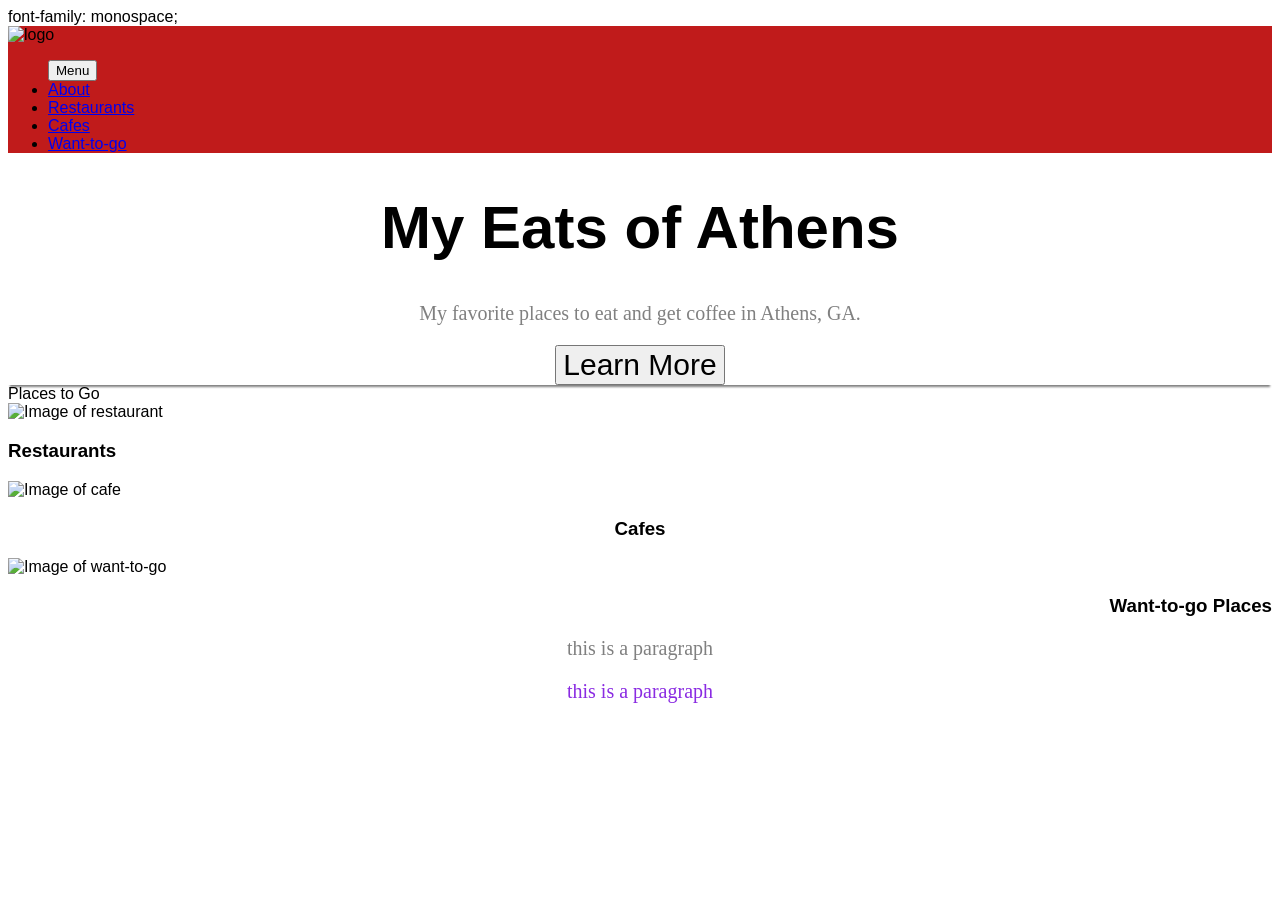
==== index.html @ 4fe325b2 "update: add style and new html" ====
<!DOCTYPE html>
<html lang="en">
<head>
    <meta charset="UTF-8">
    <meta http-equiv="X-UA-Compatible" content="IE=edge">
    <meta name="viewport" content="width=device-width, initial-scale=1.0">
    <title id="title">My Eats of Athens</title>
    <link rel="stylesheet" href="style.css">
    font-family: monospace;
</head>
<nav id="navbar" role="banner">
    <img src="" alt="logo">
        <ul>
        <button>Menu</button>
            <li data-nc-left="About"><a href="Link to about">About</a></li>
            <li data-nc-left="Restaurants"><a href="link to restaurants">Restaurants</a></li>
            <li data-nc-left="Cafes"><a href="link to cafes">Cafes</a></li>
            <li data-nc-left="Want-to-go"><a href="link to want-to-go">Want-to-go</a></li>
        </ul>
</nav>
<ul></ul>
<header id="header" class="big" >
    <h1 title="My Eats of Athens">My Eats of Athens</h1>
    <h1><link rel="stylesheet" href="https://use.typekit.net/dfp2uce.css"></h1>
<p style="color: gray; font-size: 20px;">My favorite places to eat and get coffee in Athens, GA. 
</p><link rel="stylesheet" href="https://use.typekit.net/dfp2uce.css">
    <button class="big">Learn More</button>
<section>
    <img-carousel-section></img-carousel-section>
</section>
</header>
<section>
    <div role="big">
        <h2:hover class="h2">Places to Go</h2>
        <div>
            <img src="" alt="Image of restaurant"> <a href="Link to list"></a>
            <h3 class="restaurants">Restaurants</h3>
        </div>
        <div>
            <img src="" alt="Image of cafe"> <a href="Link to list"></a>
            <h3 class="cafe">Cafes</h3>
        </div>
        <div>
            <img src="" alt="Image of want-to-go"> <a href="link to list"></a>
            <h3 class="want-to-go">Want-to-go Places</h3>
        </div>
    </div>
</section>
<p>this is a paragraph</p>
<p class="paragraph">this is a paragraph</p>
---- style.css ----
body {
    background-color: white;
    font-family: Helvetica, sans-serif;
}
h2:hover{
    color: red;
    font-size: 20px;
}
p {
    color: gray;
    text-align: center;
    font-family: "cardea-lining", serif;
    font-size: 20px;
font-weight: 500;
font-style: normal;
}
#navbar {
    background-color: rgb(192, 27, 27);
}
h3 {
    color: black;
}
.paragraph {
    color: blueviolet;
}
#header {
    box-shadow: 0px 4px 2px -2px gray;
     font-family: "azo-sans-web", sans-serif;
    font-weight: 900;
    font-style: normal;
    text-align: center;
}
.big {
    font-size: 30px;
}
title {
    color: black;
    text-align: center;
}
.cafe {
    color: black;
    text-align: center;
    role: banner;
}
.want-to-go {
    color: black;
    text-align: right;
}
.restaurants {
    color: black;
    text-align: left;
}
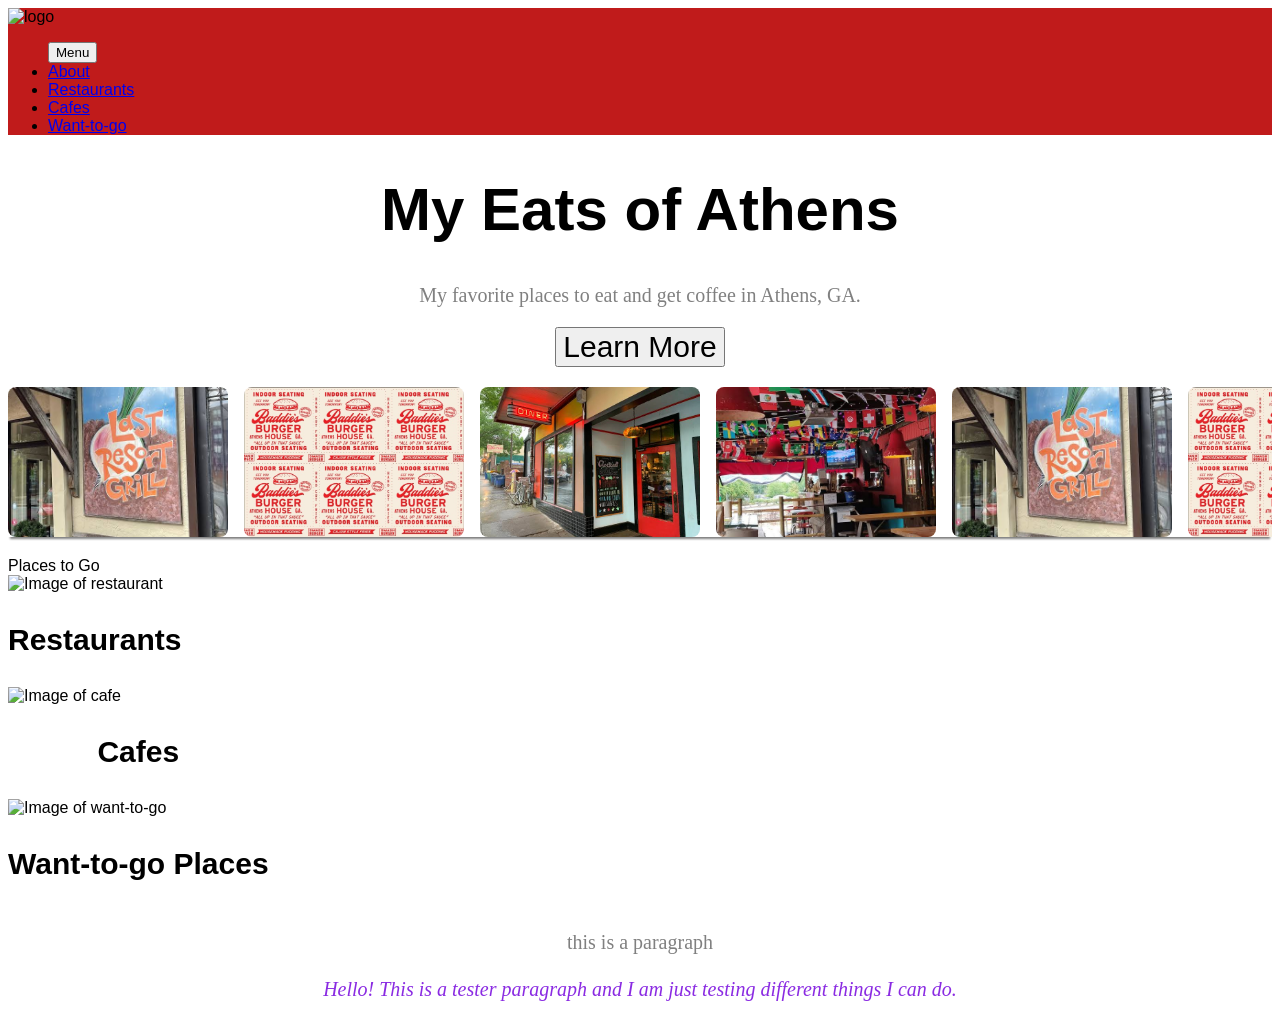
==== commit 48cd118c: "Change" ====
--- a/index.html
+++ b/index.html
@@ -6,19 +6,17 @@
     <meta name="viewport" content="width=device-width, initial-scale=1.0">
     <title id="title">My Eats of Athens</title>
     <link rel="stylesheet" href="style.css">
-    font-family: monospace;
 </head>
 <nav id="navbar" role="banner">
     <img src="" alt="logo">
         <ul>
         <button>Menu</button>
-            <li data-nc-left="About"><a href="Link to about">About</a></li>
-            <li data-nc-left="Restaurants"><a href="link to restaurants">Restaurants</a></li>
+            <li data-nc-left="About"><a href="./about.html">About</a></li>
+            <li data-nc-left="Restaurants"><a href="./restaurants.html">Restaurants</a></li>
             <li data-nc-left="Cafes"><a href="link to cafes">Cafes</a></li>
             <li data-nc-left="Want-to-go"><a href="link to want-to-go">Want-to-go</a></li>
         </ul>
 </nav>
-<ul></ul>
 <header id="header" class="big" >
     <h1 title="My Eats of Athens">My Eats of Athens</h1>
     <h1><link rel="stylesheet" href="https://use.typekit.net/dfp2uce.css"></h1>
@@ -26,7 +24,23 @@
 </p><link rel="stylesheet" href="https://use.typekit.net/dfp2uce.css">
     <button class="big">Learn More</button>
 <section>
-    <img-carousel-section></img-carousel-section>
+    <img-carousel-section aria-label="Featured restaurants">
+    <div class="carousel-track">
+        <div class="carousel-group">
+            <img src="last resort.jpeg" alt="Last Resort Grill">
+            <img src="baddies Medium.jpeg" alt="Baddies Burgers">
+            <img src="Clocked.jpeg" alt="Clocked Burgers">
+            <img src="cali n tito.jpeg" alt="Cali n Tito">
+        </div>
+
+        <div class="carousel-group" aria-hidden="true">
+            <img src="last resort.jpeg" alt="">
+            <img src="baddies Medium.jpeg" alt="">
+            <img src="Clocked.jpeg" alt="">
+            <img src="cali n tito.jpeg" alt="">
+        </div>
+    </div>
+</img-carousel-section>
 </section>
 </header>
 <section>
@@ -47,5 +61,5 @@
     </div>
 </section>
 <p>this is a paragraph</p>
-<p class="paragraph">this is a paragraph</p>
+<p class="paragraph">Hello! This is a tester paragraph and I am just testing different things I can do.</p>
 
--- a/style.css
+++ b/style.css
@@ -23,6 +23,9 @@
 }
 .paragraph {
     color: blueviolet;
+    font-family: "cursive";
+    line-height: 1.5;
+    font-style: italic;
 }
 #header {
     box-shadow: 0px 4px 2px -2px gray;
@@ -41,13 +44,62 @@
 .cafe {
     color: black;
     text-align: center;
-    role: banner;
+    font-size: 30px;
 }
 .want-to-go {
     color: black;
     text-align: right;
+    font-size: 30px;
 }
 .restaurants {
     color: black;
     text-align: left;
+    font-size: 30px;
+}
+section
+{
+    display: flex;
+    justify-content: space-between;
+    align-items: center;
+    margin: 20px 0;
+}
+img-carousel-section {
+    display: block;
+    width: 100%;
+    overflow: hidden;
+}
+.carousel-track {
+    display: flex;
+    width: max-content;
+    animation: move-carousel 25s linear infinite;
+}
+.carousel-group {
+    display: flex;
+    gap: 1rem;
+    padding-right: 1rem;
+    flex-shrink: 0;
+}
+
+.carousel-group img {
+    width: 220px;
+    height: 150px;
+    object-fit: cover;
+    border-radius: 8px;
+    flex-shrink: 0;
+}
+
+@keyframes move-carousel {
+    from {
+        transform: translateX(-50%);
+    }
+
+    to {
+        transform: translateX(0);
+    }
+}
+
+@media (prefers-reduced-motion: reduce) {
+    .carousel-track {
+        animation: none;
+    }
 }
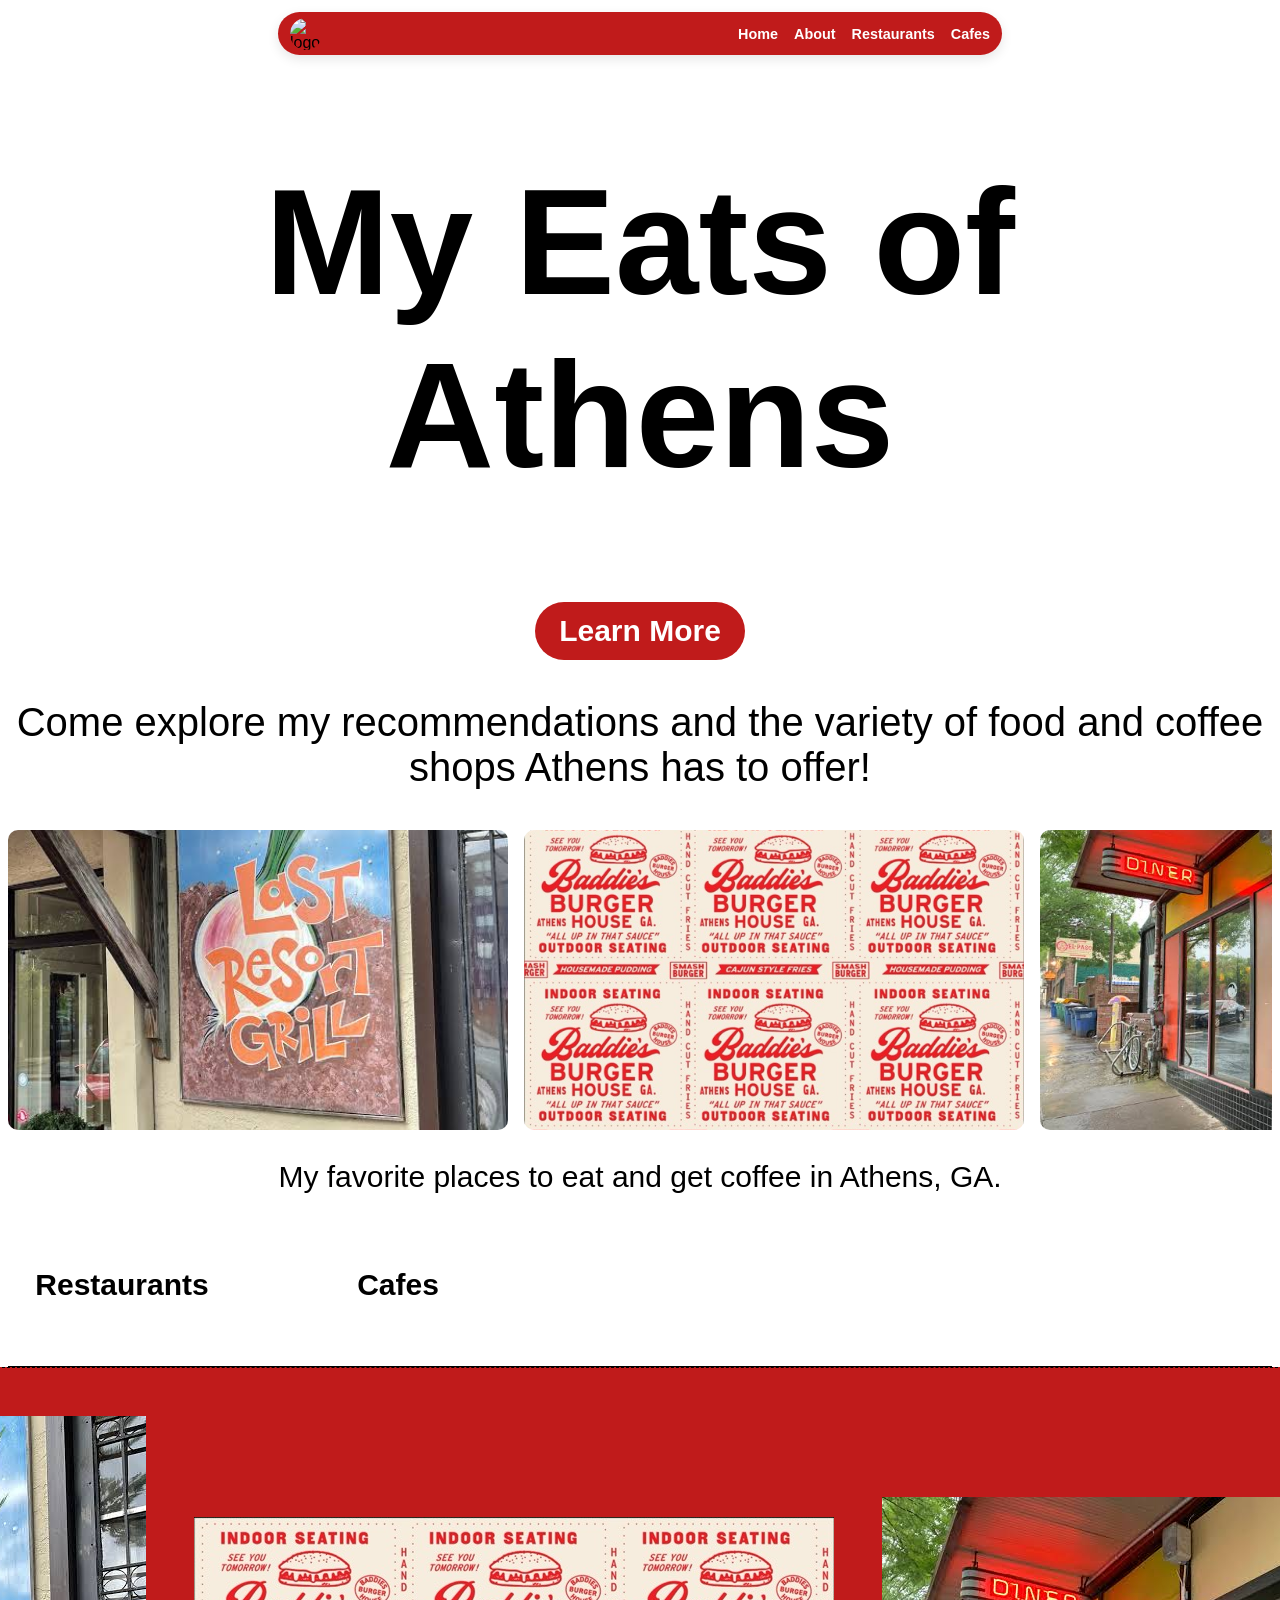
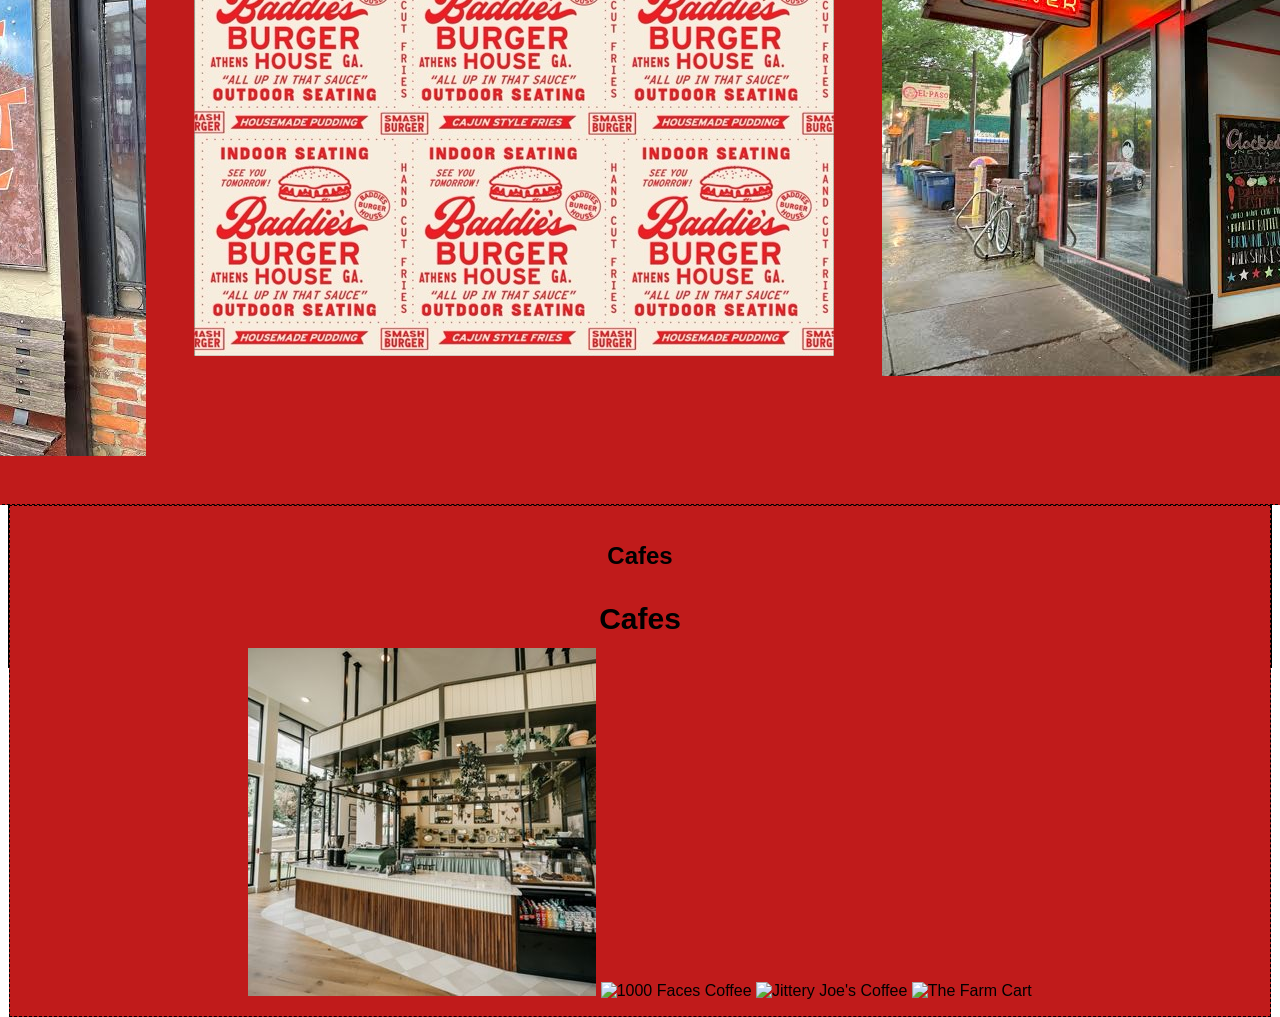
==== commit a5f6ca8d: "semantics" ====
--- a/index.html
+++ b/index.html
@@ -5,24 +5,27 @@
     <meta http-equiv="X-UA-Compatible" content="IE=edge">
     <meta name="viewport" content="width=device-width, initial-scale=1.0">
     <title id="title">My Eats of Athens</title>
+        <title style="color: black; font-size: 80px; text-align: center;">My Eats of Athens</title>
     <link rel="stylesheet" href="style.css">
 </head>
 <nav id="navbar" role="banner">
-    <img src="" alt="logo">
+    <div class="nav-inner">
+        <img src="" alt="logo">
         <ul>
-        <button>Menu</button>
-            <li data-nc-left="About"><a href="./about.html">About</a></li>
-            <li data-nc-left="Restaurants"><a href="./restaurants.html">Restaurants</a></li>
-            <li data-nc-left="Cafes"><a href="link to cafes">Cafes</a></li>
-            <li data-nc-left="Want-to-go"><a href="link to want-to-go">Want-to-go</a></li>
+             <li><a href="./index.html">Home</a></li>
+            <li><a href="./about.html">About</a></li>
+            <li><a href="./restaurants.html">Restaurants</a></li>
+            <li><a href="./cafes.html">Cafes</a></li>
         </ul>
+    </div>
 </nav>
 <header id="header" class="big" >
-    <h1 title="My Eats of Athens">My Eats of Athens</h1>
+    <h1 style="color: black; font-size: 150px; text-align: center;">My Eats of Athens</h1>
     <h1><link rel="stylesheet" href="https://use.typekit.net/dfp2uce.css"></h1>
-<p style="color: gray; font-size: 20px;">My favorite places to eat and get coffee in Athens, GA. 
+    <a class="button-link" href="./about.html">Learn More</a>
+</header>
+<p style="color: black; font-size: 40px; text-align: center;">Come explore my recommendations and the variety of food and coffee shops Athens has to offer!</p> 
 </p><link rel="stylesheet" href="https://use.typekit.net/dfp2uce.css">
-    <button class="big">Learn More</button>
 <section>
     <img-carousel-section aria-label="Featured restaurants">
     <div class="carousel-track">
@@ -31,6 +34,10 @@
             <img src="baddies Medium.jpeg" alt="Baddies Burgers">
             <img src="Clocked.jpeg" alt="Clocked Burgers">
             <img src="cali n tito.jpeg" alt="Cali n Tito">
+            <img src="the farm cart.jpg" alt="The Farm Cart">
+            <img src="daydreamer.jpeg" alt="Daydreamer Coffee">
+            <img src="1000 faces.jpeg" alt="1000 Faces Coffee">
+            <img src="jittery joes.jpeg" alt="Jittery Joe's Coffee">
         </div>
 
         <div class="carousel-group" aria-hidden="true">
@@ -38,28 +45,51 @@
             <img src="baddies Medium.jpeg" alt="">
             <img src="Clocked.jpeg" alt="">
             <img src="cali n tito.jpeg" alt="">
+            <img src="the farm cart.jpg" alt="">
+            <img src="daydreamer.jpeg" alt="">
+            <img src="1000 faces.jpeg" alt="">
+            <img src="jittery joes.jpeg" alt="">
         </div>
     </div>
 </img-carousel-section>
 </section>
 </header>
+<p>My favorite places to eat and get coffee in Athens, GA. </p>
 <section>
-    <div role="big">
-        <h2:hover class="h2">Places to Go</h2>
-        <div>
-            <img src="" alt="Image of restaurant"> <a href="Link to list"></a>
-            <h3 class="restaurants">Restaurants</h3>
-        </div>
-        <div>
-            <img src="" alt="Image of cafe"> <a href="Link to list"></a>
-            <h3 class="cafe">Cafes</h3>
-        </div>
-        <div>
-            <img src="" alt="Image of want-to-go"> <a href="link to list"></a>
-            <h3 class="want-to-go">Want-to-go Places</h3>
+       <div class="link-row">
+    <a class="section-link" href="./restaurants.html">
+        <h3 class="restaurants">Restaurants</h3>
+    </a>
+
+    <a class="section-link" href="./cafes.html">
+        <h3 class="cafe">Cafes</h3>
+    </a>
+</div>
+</section>
+<div class="container">
+    <div class="box">
+        <div class="link-row">
+    <a class="section-link" href="./restaurants.html">
+        <h3 class="restaurants">Restaurants</h3>
+    </a>
+        <h2>Restaurants</h2>
+        <div class="image-row"></div>
+            <img src="last resort.jpeg" alt="Last Resort Grill">
+            <img src="baddies Medium.jpeg" alt="Baddies Burgers">
+            <img src="Clocked.jpeg" alt="Clocked Burgers">
+            <img src="cali n tito.jpeg" alt="Cali n Tito's">
         </div>
     </div>
-</section>
-<p>this is a paragraph</p>
-<p class="paragraph">Hello! This is a tester paragraph and I am just testing different things I can do.</p>
-
+    <div class="box">
+        <h2>Cafes</h2>
+    <a class="section-link" href="./cafes.html">
+        <h3 class="cafe">Cafes</h3>
+    </a>
+        <div class="image-row"></div>
+            <img src="daydreamer.jpg" alt="Daydreamer Coffee">
+            <img src="1000 faces.jpeg" alt="1000 Faces Coffee">
+            <img src="jittery joes.jpeg" alt="Jittery Joe's Coffee">
+            <img src="the farm cart.jpg" alt="The Farm Cart">
+        </div>
+    </div>
+    
--- a/style.css
+++ b/style.css
@@ -8,47 +8,108 @@
     font-size: 20px;
 }
 p {
-    color: gray;
-    text-align: center;
-    font-family: "cardea-lining", serif;
-    font-size: 20px;
-font-weight: 500;
-font-style: normal;
+    color: black;
+    text-align: center;
+    font-family: "source-sans-3-variable", sans-serif;
+    font-variation-settings: "wght" 200;
+    font-size: 30px;
+}
+.button {
+    align-items: center;
+    font-style: bold;
+    background-color: light gray;
+    font-family: "source-sans-3-variable", sans-serif;
+    font-variation-settings: "wght" 200;
+    font-size: 30px;
+}
+.button-link {
+    align-items: center;
+    display: inline-block;
+    padding: 0.75rem 1.5rem;
+    background: rgb(192, 27, 27);
+    color: white;
+    text-decoration: none;
+    border-radius: 999px;
+    font-weight: 600;
+    transition: opacity 0.2s ease;
+    font-family: "source-sans-3-variable", sans-serif;
+    font-variation-settings: "wght" 200;
+    font-size: 30px;
+    font-style: bold;
+}
+
+.button-link:hover,
+.button-link:focus-visible {
+    opacity: 0.9;
 }
 #navbar {
-    background-color: rgb(192, 27, 27);
+    position: sticky;
+    top: 0;
+    z-index: 1000;
+    width: min(700px, 88%);
+    margin: 12px auto 0;
+    background: rgb(192, 27, 27);
+    border-radius: 999px;
+    box-shadow: 0 4px 12px rgba(0, 0, 0, 0.1);
+    padding: 0.35rem 0.75rem;
+}
+.nav-inner {
+    display: flex;
+    align-items: center;
+    justify-content: space-between;
+    gap: 1rem;
+}
+
+#navbar img {
+    height: 32px;
+    width: 32px;
+    object-fit: cover;
+    border-radius: 50%;
+}
+
+#navbar ul {
+    display: flex;
+    align-items: center;
+    justify-content: center;
+    gap: 1rem;
+    list-style: none;
+    margin: 0;
+    padding: 0;
+    flex-wrap: wrap;
+}
+
+#navbar li {
+    display: inline-block;
+}
+#navbar a {
+    color: white;
+    text-decoration: none;
+    font-size: 0.9rem;
+    font-weight: 600;
+    transition: opacity 0.2s ease;
+}
+
+#navbar a:hover {
+    opacity: 0.8;
 }
 h3 {
     color: black;
 }
-.paragraph {
-    color: blueviolet;
-    font-family: "cursive";
-    line-height: 1.5;
-    font-style: italic;
-}
+
 #header {
-    box-shadow: 0px 4px 2px -2px gray;
-     font-family: "azo-sans-web", sans-serif;
-    font-weight: 900;
-    font-style: normal;
-    text-align: center;
-}
-.big {
-    font-size: 30px;
-}
-title {
-    color: black;
+     font-family: "komu-new-f", sans-serif;
+    font-weight: 400;
+    text-align: center;
+}
+.page-title {
+    text-align: center;
+}
+.subtitle {
     text-align: center;
 }
 .cafe {
     color: black;
     text-align: center;
-    font-size: 30px;
-}
-.want-to-go {
-    color: black;
-    text-align: right;
     font-size: 30px;
 }
 .restaurants {
@@ -81,10 +142,10 @@
 }
 
 .carousel-group img {
-    width: 220px;
-    height: 150px;
+    width: 500px;
+    height: 300px;
     object-fit: cover;
-    border-radius: 8px;
+    border-radius: 10px;
     flex-shrink: 0;
 }
 
@@ -102,4 +163,97 @@
     .carousel-track {
         animation: none;
     }
+}
+.box {
+    background:rgb(192, 27, 27);
+    border: 1px dashed black;
+    padding: 1rem;
+}
+.container {
+    display: flex;
+    justify-content: space-around;
+    flex-direction: row;
+    align-items: center;
+    border: 1px solid black;
+    flex-wrap: wrap;
+    height: 100vh;
+}
+h2:hover {
+    color: red;
+    font-size: 20px;
+}
+
+.link-row {
+    display: flex;
+    justify-content: center;
+    align-items: center;
+    gap: 3rem;
+    margin: 2rem 0;
+    text-align: center;
+}
+
+.section-link {
+    display: inline-flex;
+    align-items: center;
+    justify-content: center;
+    min-width: 180px;
+    padding: 0.75rem 1.5rem;
+    text-decoration: none;
+    color: black;
+    border-radius: 12px;
+    transition: transform 0.2s ease, color 0.2s ease, background-color 0.2s ease;
+}
+
+.section-link:hover,
+.section-link:focus-visible {
+    color: rgb(192, 27, 27);
+    background-color: rgb(192, 27, 27);
+    transform: translateY(-2px);
+}
+.section-link:active {
+    transform: scale(0.98);
+}
+
+.restaurants,
+.cafe {
+    margin: 0;
+    font-size: 30px;
+    text-align: center;
+}
+.box {
+    background:rgb(192, 27, 27);
+    border: 1px dashed black;
+    padding: 1rem;
+}
+.container {
+    display: flex;
+    justify-content: space-around;
+    flex-direction: row;
+    align-items: center;
+    border: 1px solid black;
+    flex-wrap: wrap;
+    height: 100vh;
+}
+.container {
+    display: flex;
+    justify-content: center;
+}
+
+.box {
+    text-align: center;
+    width: 100%;
+}
+
+.image-row {
+    display: flex;
+    justify-content: center;
+    gap: 1rem;
+    flex-wrap: wrap;
+}
+.image-row img {
+    width: 220px;
+    height: 180px;
+    object-fit: cover;
+    border-radius: 10px;
+    display: block;
 }
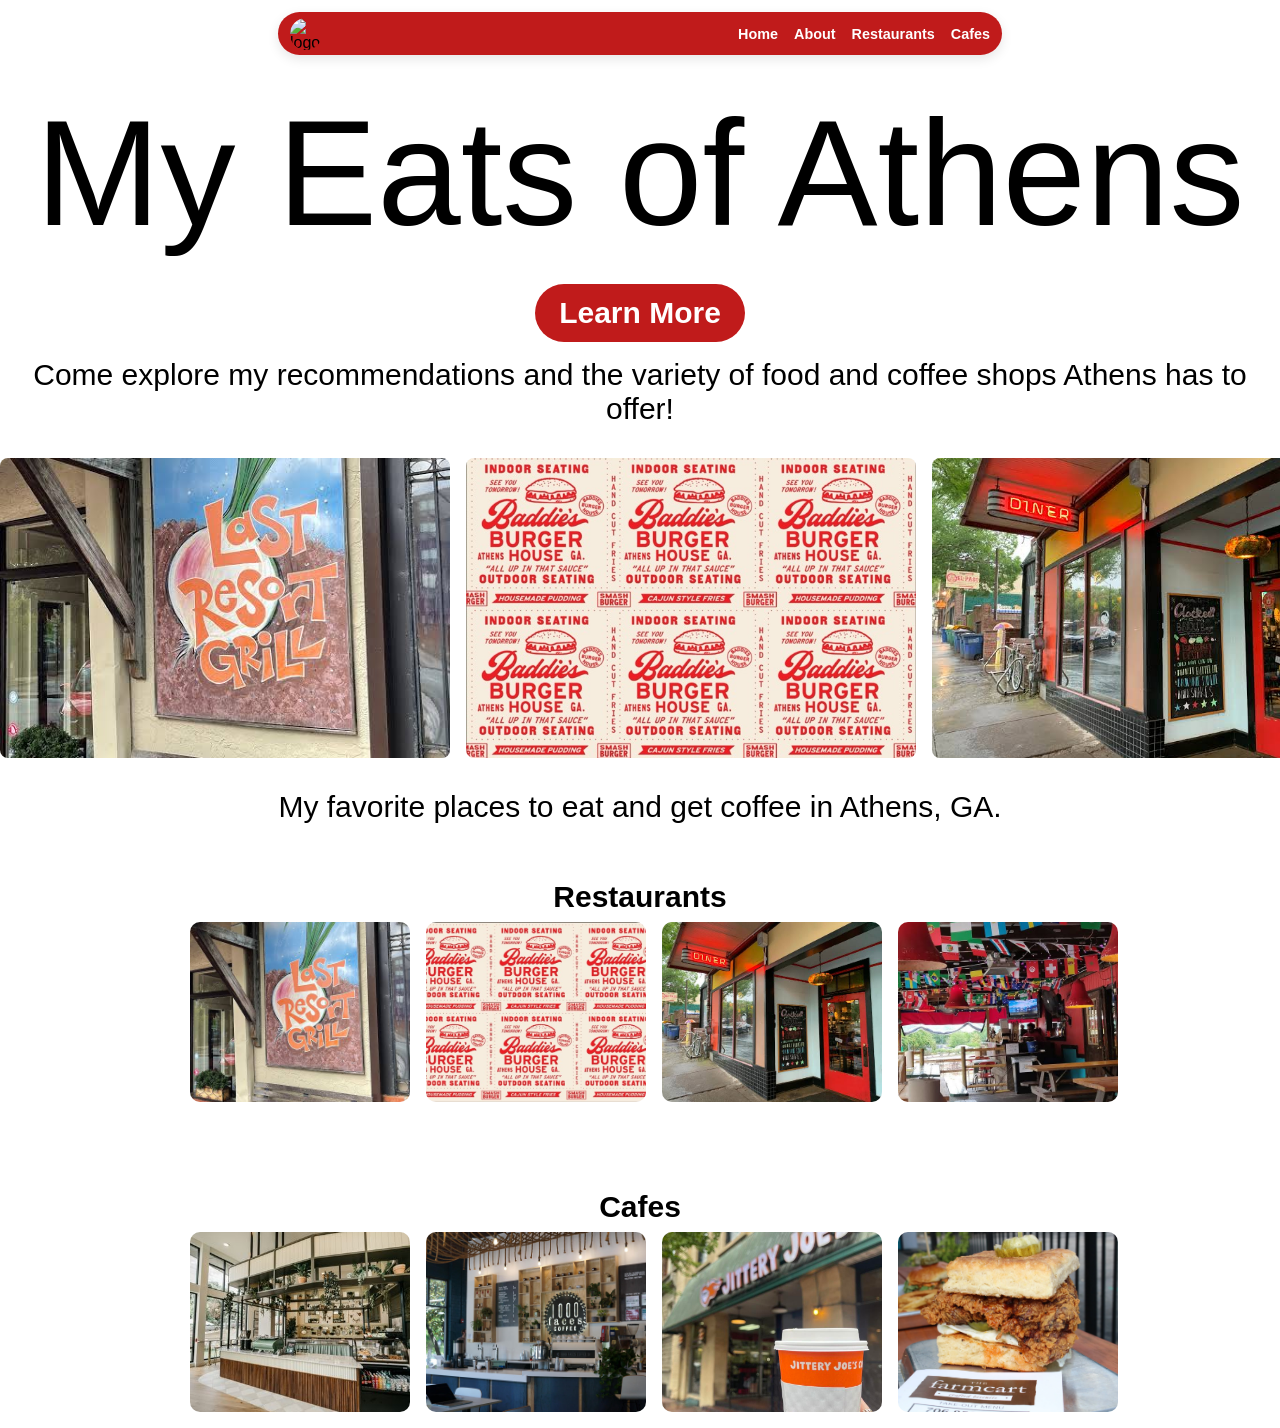
==== commit 75471188: "cafe changes" ====
--- a/index.html
+++ b/index.html
@@ -4,92 +4,92 @@
     <meta charset="UTF-8">
     <meta http-equiv="X-UA-Compatible" content="IE=edge">
     <meta name="viewport" content="width=device-width, initial-scale=1.0">
-    <title id="title">My Eats of Athens</title>
-        <title style="color: black; font-size: 80px; text-align: center;">My Eats of Athens</title>
+    <title>My Eats of Athens</title>
+    <link rel="stylesheet" href="https://use.typekit.net/dfp2uce.css">
     <link rel="stylesheet" href="style.css">
 </head>
-<nav id="navbar" role="banner">
-    <div class="nav-inner">
-        <img src="" alt="logo">
-        <ul>
-             <li><a href="./index.html">Home</a></li>
-            <li><a href="./about.html">About</a></li>
-            <li><a href="./restaurants.html">Restaurants</a></li>
-            <li><a href="./cafes.html">Cafes</a></li>
-        </ul>
-    </div>
-</nav>
-<header id="header" class="big" >
-    <h1 style="color: black; font-size: 150px; text-align: center;">My Eats of Athens</h1>
-    <h1><link rel="stylesheet" href="https://use.typekit.net/dfp2uce.css"></h1>
-    <a class="button-link" href="./about.html">Learn More</a>
-</header>
-<p style="color: black; font-size: 40px; text-align: center;">Come explore my recommendations and the variety of food and coffee shops Athens has to offer!</p> 
-</p><link rel="stylesheet" href="https://use.typekit.net/dfp2uce.css">
-<section>
-    <img-carousel-section aria-label="Featured restaurants">
-    <div class="carousel-track">
-        <div class="carousel-group">
-            <img src="last resort.jpeg" alt="Last Resort Grill">
-            <img src="baddies Medium.jpeg" alt="Baddies Burgers">
-            <img src="Clocked.jpeg" alt="Clocked Burgers">
-            <img src="cali n tito.jpeg" alt="Cali n Tito">
-            <img src="the farm cart.jpg" alt="The Farm Cart">
-            <img src="daydreamer.jpeg" alt="Daydreamer Coffee">
-            <img src="1000 faces.jpeg" alt="1000 Faces Coffee">
-            <img src="jittery joes.jpeg" alt="Jittery Joe's Coffee">
+<body>
+    <nav id="navbar" role="banner">
+        <div class="nav-inner">
+            <img src="" alt="logo">
+            <ul>
+                <li><a href="./index.html">Home</a></li>
+                <li><a href="./about.html">About</a></li>
+                <li><a href="./restaurants.html">Restaurants</a></li>
+                <li><a href="./cafes.html">Cafes</a></li>
+            </ul>
+        </div>
+    </nav>
+
+    <header id="header" class="big">
+        <h1 class="page-title">My Eats of Athens</h1>
+        <link rel=”stylesheet” href=”https://use.typekit.net/dfp2uce.css”>
+        <a class="button-link" href="./about.html">Learn More</a>
+    </header>
+
+    <p class="hero-text">Come explore my recommendations and the variety of food and coffee shops Athens has to offer!</p>
+    <link rel=”stylesheet” href=”https://use.typekit.net/dfp2uce.css”>
+    <section class="carousel-section">
+        <img-carousel-section aria-label="Featured restaurants">
+            <div class="carousel-track">
+                <div class="carousel-group">
+                    <img src="last_resort.jpg" alt="Last Resort Grill">
+                    <img src="baddies Medium.jpeg" alt="Baddies Burgers">
+                    <img src="Clocked.jpeg" alt="Clocked Burgers">
+                    <img src="cali_n_tito.jpg" alt="Cali n Tito">
+                    <img src="the_farm_cart.jpg" alt="The Farm Cart">
+                    <img src="daydreamer.jpg" alt="Daydreamer Coffee">
+                    <img src="1000_faces.jpg" alt="1000 Faces Coffee">
+                    <img src="Jittery_Joes.jpg" alt="Jittery Joe's Coffee">
+                </div>
+
+                <div class="carousel-group" aria-hidden="true">
+                    <img src="last_resort.jpg" alt="">
+                    <img src="baddies Medium.jpeg" alt="">
+                    <img src="Clocked.jpeg" alt="">
+                    <img src="cali_n_tito.jpg" alt="">
+                    <img src="the farm cart.jpg" alt="">
+                    <img src="daydreamer.jpg" alt="">
+                    <img src="1000_faces.jpg" alt="">
+                    <img src="Jittery_Joes.jpg" alt="">
+                </div>
+            </div>
+        </img-carousel-section>
+    </section>
+
+    <section class="favorites">
+        <p class="intro">My favorite places to eat and get coffee in Athens, GA.</p>
+    </section>
+
+    <div class="container">
+        <div class="box">
+             
+            <a class="section-link" href="./restaurants.html">
+                <h3>Restaurants</h3>
+            </a>
+
+            <div class="image-row">
+                <img src="last_resort.jpg" alt="Last Resort Grill">
+                <img src="baddies Medium.jpeg" alt="Baddies Burgers">
+                <img src="Clocked.jpeg" alt="Clocked Burgers">
+                <img src="cali_n_tito.jpg" alt="Cali n Tito's">
+            </div>
         </div>
 
-        <div class="carousel-group" aria-hidden="true">
-            <img src="last resort.jpeg" alt="">
-            <img src="baddies Medium.jpeg" alt="">
-            <img src="Clocked.jpeg" alt="">
-            <img src="cali n tito.jpeg" alt="">
-            <img src="the farm cart.jpg" alt="">
-            <img src="daydreamer.jpeg" alt="">
-            <img src="1000 faces.jpeg" alt="">
-            <img src="jittery joes.jpeg" alt="">
+    <div class="box">
+        <div class="link-row"></div>
+            
+            <a class="section-link" href="./cafes.html">
+                <h3>Cafes</h3>
+            </a>
+
+            <div class="image-row">
+                <img src="daydreamer.jpg" alt="Daydreamer Coffee">
+                <img src="1000_faces.jpg" alt="1000 Faces Coffee">
+                <img src="Jittery_Joes.jpg" alt="Jittery Joe's Coffee">
+                <img src="the_farm_cart.jpg" alt="The Farm Cart">
+            </div>
         </div>
     </div>
-</img-carousel-section>
-</section>
-</header>
-<p>My favorite places to eat and get coffee in Athens, GA. </p>
-<section>
-       <div class="link-row">
-    <a class="section-link" href="./restaurants.html">
-        <h3 class="restaurants">Restaurants</h3>
-    </a>
-
-    <a class="section-link" href="./cafes.html">
-        <h3 class="cafe">Cafes</h3>
-    </a>
-</div>
-</section>
-<div class="container">
-    <div class="box">
-        <div class="link-row">
-    <a class="section-link" href="./restaurants.html">
-        <h3 class="restaurants">Restaurants</h3>
-    </a>
-        <h2>Restaurants</h2>
-        <div class="image-row"></div>
-            <img src="last resort.jpeg" alt="Last Resort Grill">
-            <img src="baddies Medium.jpeg" alt="Baddies Burgers">
-            <img src="Clocked.jpeg" alt="Clocked Burgers">
-            <img src="cali n tito.jpeg" alt="Cali n Tito's">
-        </div>
-    </div>
-    <div class="box">
-        <h2>Cafes</h2>
-    <a class="section-link" href="./cafes.html">
-        <h3 class="cafe">Cafes</h3>
-    </a>
-        <div class="image-row"></div>
-            <img src="daydreamer.jpg" alt="Daydreamer Coffee">
-            <img src="1000 faces.jpeg" alt="1000 Faces Coffee">
-            <img src="jittery joes.jpeg" alt="Jittery Joe's Coffee">
-            <img src="the farm cart.jpg" alt="The Farm Cart">
-        </div>
-    </div>
-    +</body>
+</html>
--- a/style.css
+++ b/style.css
@@ -1,29 +1,52 @@
-
 body {
     background-color: white;
     font-family: Helvetica, sans-serif;
-}
-h2:hover{
-    color: red;
-    font-size: 20px;
-}
-p {
+    margin: 0;
+}
+.page-title {
+    text-align: center;
     color: black;
-    text-align: center;
-    font-family: "source-sans-3-variable", sans-serif;
-    font-variation-settings: "wght" 200;
+    font-size: 200px;
+    margin-bottom: 1.5rem;
+    font-family: "komu-new-f", sans-serif;
+    font-weight: 400;
+    font-style: normal;
+}
+h1 {
+    margin-top: 0;
+    font-family: “komu-new-f”, sans-serif;
+    font-weight: 400;
+    font-style: normal;
+}
+h2 {
+    margin-top: 0;
+}
+h3 {
+    margin-top: 0;
+    justify-content: space-around;
+}
+.hero-text {
+    margin-top: 0;
+    font-family: "greycliff-cf", sans-serif;
+    font-weight: 400;
+    font-style: normal;
+}
+.page-title {
+    text-align: center;
+    color: black;
+    font-size: 150px;
+    margin-bottom: 1.5rem;
+}
+.hero-text,
+.intro {
+    font-family: "greycliff-cf", sans-serif;
+    font-weight: 400;
+    font-style: normal;
+    text-align: center;
     font-size: 30px;
 }
-.button {
-    align-items: center;
-    font-style: bold;
-    background-color: light gray;
-    font-family: "source-sans-3-variable", sans-serif;
-    font-variation-settings: "wght" 200;
-    font-size: 30px;
-}
+
 .button-link {
-    align-items: center;
     display: inline-block;
     padding: 0.75rem 1.5rem;
     background: rgb(192, 27, 27);
@@ -33,15 +56,14 @@
     font-weight: 600;
     transition: opacity 0.2s ease;
     font-family: "source-sans-3-variable", sans-serif;
-    font-variation-settings: "wght" 200;
     font-size: 30px;
-    font-style: bold;
 }
 
 .button-link:hover,
 .button-link:focus-visible {
     opacity: 0.9;
 }
+
 #navbar {
     position: sticky;
     top: 0;
@@ -53,6 +75,21 @@
     box-shadow: 0 4px 12px rgba(0, 0, 0, 0.1);
     padding: 0.35rem 0.75rem;
 }
+.image-row {
+    display: flex;
+    gap: 1rem;
+    flex-wrap: nowrap;   /* keep all images in one row */
+    width: max-content;  /* grows with the number of images */
+    overflow-x: auto;   /* lets it scroll if it gets too wide */
+    margin: 0 auto;
+}
+.image-row img {
+    width: 220px;
+    height: 180px;
+    object-fit: cover;
+    border-radius: 10px;
+    flex-shrink: 0;
+}
 .nav-inner {
     display: flex;
     align-items: center;
@@ -66,7 +103,6 @@
     object-fit: cover;
     border-radius: 50%;
 }
-
 #navbar ul {
     display: flex;
     align-items: center;
@@ -81,6 +117,7 @@
 #navbar li {
     display: inline-block;
 }
+
 #navbar a {
     color: white;
     text-decoration: none;
@@ -92,48 +129,96 @@
 #navbar a:hover {
     opacity: 0.8;
 }
-h3 {
+
+#header {
+    text-align: center;
+    padding: 2rem 1rem 1rem;
+}
+
+.link-row {
+    display: flex;
+    justify-content: center;
+    align-items: center;
+    gap: 2rem;
+    flex-wrap: wrap;
+    text-align: center;
+    margin: 1.5rem 0;
+}
+
+.section-link {
+    display: inline-flex;
+    justify-content: center;
+    align-items: center;
+    text-decoration: none;
     color: black;
-}
-
-#header {
-     font-family: "komu-new-f", sans-serif;
-    font-weight: 400;
-    text-align: center;
-}
-.page-title {
-    text-align: center;
-}
-.subtitle {
-    text-align: center;
-}
-.cafe {
-    color: black;
+    transition: transform 0.2s ease, color 0.2s ease, background-color 0.2s ease;
+    padding: 0.5rem 1rem;
+    border-radius: 12px;
+}
+
+.section-link:hover,
+.section-link:focus-visible {
+    color: rgb(192, 27, 27);
+    background-color: #f8f8f8;
+    transform: translateY(-2px);
+}
+
+.section-link:active {
+    transform: scale(0.98);
+}
+
+.section-link h3 {
+    margin: 0;
     text-align: center;
     font-size: 30px;
 }
-.restaurants {
-    color: black;
-    text-align: left;
-    font-size: 30px;
-}
-section
-{
-    display: flex;
-    justify-content: space-between;
-    align-items: center;
-    margin: 20px 0;
-}
+
+.container {
+    display: flex;
+    justify-content: center;
+    gap: 2rem;
+    flex-wrap: wrap;
+    padding: 1rem;
+    margin-top: 2rem;
+}
+.box {
+    text-align: center;
+    width: 100%;
+    max-width: 900px;
+}
+
+.box h2 {
+    text-align: center;
+}
+
+.image-row {
+    display: flex;
+    justify-content: center;
+    gap: 1rem;
+    flex-wrap: wrap;
+}
+
+.image-row img {
+    width: 220px;
+    height: 180px;
+    object-fit: cover;
+    display: block;
+    border-radius: 10px;
+}
+
 img-carousel-section {
     display: block;
     width: 100%;
     overflow: hidden;
-}
+    margin: 2rem 0;
+}
+
 .carousel-track {
     display: flex;
     width: max-content;
     animation: move-carousel 25s linear infinite;
 }
+
 .carousel-group {
     display: flex;
     gap: 1rem;
@@ -142,10 +227,10 @@
 }
 
 .carousel-group img {
-    width: 500px;
+    width: 450px;
     height: 300px;
     object-fit: cover;
-    border-radius: 10px;
+    border-radius: 8px;
     flex-shrink: 0;
 }
 
@@ -153,7 +238,6 @@
     from {
         transform: translateX(-50%);
     }
-
     to {
         transform: translateX(0);
     }
@@ -164,96 +248,3 @@
         animation: none;
     }
 }
-.box {
-    background:rgb(192, 27, 27);
-    border: 1px dashed black;
-    padding: 1rem;
-}
-.container {
-    display: flex;
-    justify-content: space-around;
-    flex-direction: row;
-    align-items: center;
-    border: 1px solid black;
-    flex-wrap: wrap;
-    height: 100vh;
-}
-h2:hover {
-    color: red;
-    font-size: 20px;
-}
-
-.link-row {
-    display: flex;
-    justify-content: center;
-    align-items: center;
-    gap: 3rem;
-    margin: 2rem 0;
-    text-align: center;
-}
-
-.section-link {
-    display: inline-flex;
-    align-items: center;
-    justify-content: center;
-    min-width: 180px;
-    padding: 0.75rem 1.5rem;
-    text-decoration: none;
-    color: black;
-    border-radius: 12px;
-    transition: transform 0.2s ease, color 0.2s ease, background-color 0.2s ease;
-}
-
-.section-link:hover,
-.section-link:focus-visible {
-    color: rgb(192, 27, 27);
-    background-color: rgb(192, 27, 27);
-    transform: translateY(-2px);
-}
-.section-link:active {
-    transform: scale(0.98);
-}
-
-.restaurants,
-.cafe {
-    margin: 0;
-    font-size: 30px;
-    text-align: center;
-}
-.box {
-    background:rgb(192, 27, 27);
-    border: 1px dashed black;
-    padding: 1rem;
-}
-.container {
-    display: flex;
-    justify-content: space-around;
-    flex-direction: row;
-    align-items: center;
-    border: 1px solid black;
-    flex-wrap: wrap;
-    height: 100vh;
-}
-.container {
-    display: flex;
-    justify-content: center;
-}
-
-.box {
-    text-align: center;
-    width: 100%;
-}
-
-.image-row {
-    display: flex;
-    justify-content: center;
-    gap: 1rem;
-    flex-wrap: wrap;
-}
-.image-row img {
-    width: 220px;
-    height: 180px;
-    object-fit: cover;
-    border-radius: 10px;
-    display: block;
-}
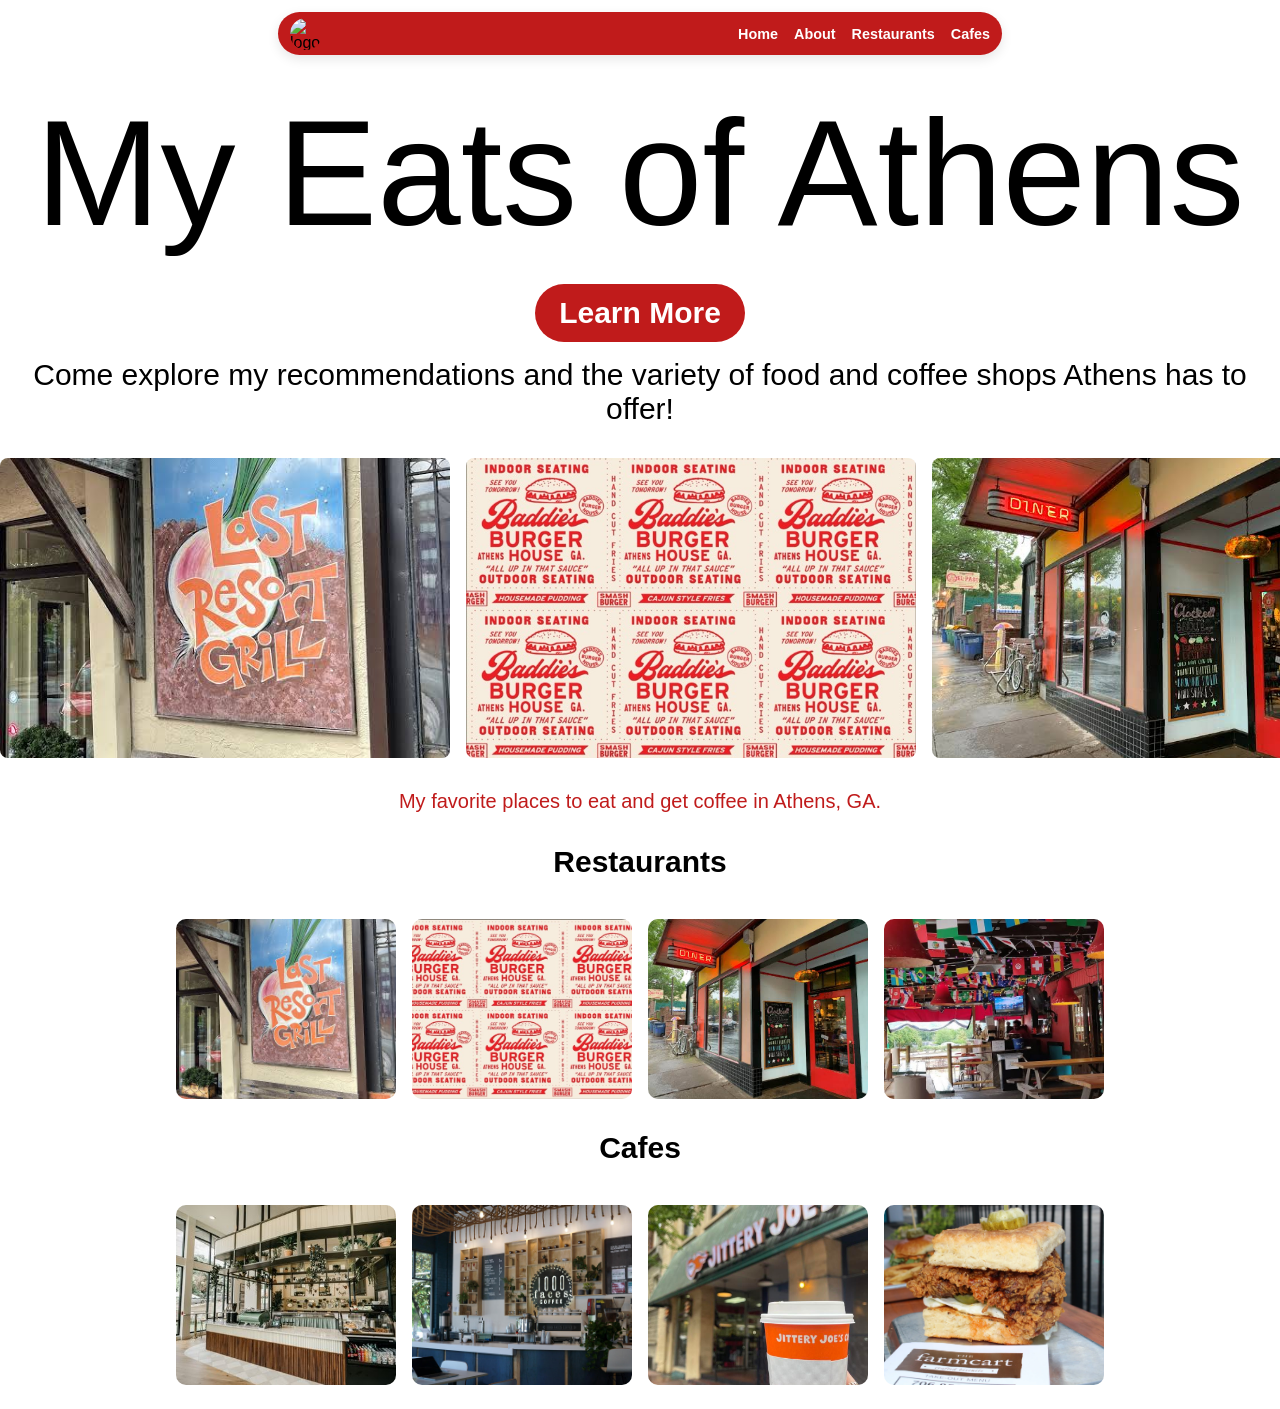
==== commit d1362a46: "responsive" ====
--- a/index.html
+++ b/index.html
@@ -2,16 +2,20 @@
 <html lang="en">
 <head>
     <meta charset="UTF-8">
+    <meta name="description" content="A guide to the best restaurants and cafes in Athens, GA">
+    <meta name="keywords" content="Athens, GA, restaurants, cafes, food, coffee">
+    <meta name="author" content="Brooke Richardson">
     <meta http-equiv="X-UA-Compatible" content="IE=edge">
     <meta name="viewport" content="width=device-width, initial-scale=1.0">
     <title>My Eats of Athens</title>
     <link rel="stylesheet" href="https://use.typekit.net/dfp2uce.css">
     <link rel="stylesheet" href="style.css">
+    <link rel="icon" type="image/x-icon" href="./favicon.ico">
 </head>
 <body>
     <nav id="navbar" role="banner">
         <div class="nav-inner">
-            <img src="" alt="logo">
+            <img class="logo" src="" alt="logo">
             <ul>
                 <li><a href="./index.html">Home</a></li>
                 <li><a href="./about.html">About</a></li>
@@ -58,16 +62,16 @@
     </section>
 
     <section class="favorites">
-        <p class="intro">My favorite places to eat and get coffee in Athens, GA.</p>
+        <p class="intro-text">My favorite places to eat and get coffee in Athens, GA.</p>
     </section>
 
-    <div class="container">
-        <div class="box">
+    <div class="sidebar">
+        <div class="link-row">
              
             <a class="section-link" href="./restaurants.html">
                 <h3>Restaurants</h3>
             </a>
-
+            
             <div class="image-row">
                 <img src="last_resort.jpg" alt="Last Resort Grill">
                 <img src="baddies Medium.jpeg" alt="Baddies Burgers">
@@ -75,9 +79,10 @@
                 <img src="cali_n_tito.jpg" alt="Cali n Tito's">
             </div>
         </div>
+    </div>
 
-    <div class="box">
-        <div class="link-row"></div>
+    <div class="sidebar">
+        <div class="link-row">
             
             <a class="section-link" href="./cafes.html">
                 <h3>Cafes</h3>
--- a/style.css
+++ b/style.css
@@ -1,3 +1,23 @@
+.container {
+    display: grid;
+    grid-template-areas: "nav nav nav"
+                         "main main sidebar"
+                         "footer footer footer";
+}
+nav {
+    grid-area: nav;
+}
+.main {
+    grid-area: main;
+}
+.sidebar {
+    grid-area: sidebar;
+    align-items: center;
+    justify-content: center;
+}
+.box {    
+    grid-area: footer;
+}
 body {
     background-color: white;
     font-family: Helvetica, sans-serif;
@@ -37,15 +57,20 @@
     font-size: 150px;
     margin-bottom: 1.5rem;
 }
-.hero-text,
-.intro {
+.hero-text {
     font-family: "greycliff-cf", sans-serif;
     font-weight: 400;
     font-style: normal;
     text-align: center;
     font-size: 30px;
 }
-
+.intro-text {
+    font-family: "source-sans-3-variable", sans-serif;
+    font-variation-settings: "wght" 400;
+    text-align: center;
+    font-size: 20px;
+    color:rgb(192, 27, 27)
+}
 .button-link {
     display: inline-block;
     padding: 0.75rem 1.5rem;
@@ -76,11 +101,13 @@
     padding: 0.35rem 0.75rem;
 }
 .image-row {
+    width: 1000px;
+    max-width: 100%;
     display: flex;
     gap: 1rem;
     flex-wrap: nowrap;   /* keep all images in one row */
     width: max-content;  /* grows with the number of images */
-    overflow-x: auto;   /* lets it scroll if it gets too wide */
+    overflow-x: scroll;   /* lets it scroll if it gets too wide */
     margin: 0 auto;
 }
 .image-row img {
@@ -92,6 +119,7 @@
 }
 .nav-inner {
     display: flex;
+    flex-direction: row;
     align-items: center;
     justify-content: space-between;
     gap: 1rem;
@@ -137,6 +165,7 @@
 
 .link-row {
     display: flex;
+    flex-direction: column;
     justify-content: center;
     align-items: center;
     gap: 2rem;
@@ -146,7 +175,6 @@
 }
 
 .section-link {
-    display: inline-flex;
     justify-content: center;
     align-items: center;
     text-decoration: none;
@@ -174,12 +202,12 @@
 }
 
 .container {
-    display: flex;
-    justify-content: center;
-    gap: 2rem;
-    flex-wrap: wrap;
-    padding: 1rem;
-    margin-top: 2rem;
+    display: grid;
+    align-items: center;
+    column-gap: 2rem;
+    row-gap: 2rem;
+    grid-template-columns: 1fr 1fr 1fr;
+    justify-content: center;
 }
 .box {
     text-align: center;
@@ -248,3 +276,15 @@
         animation: none;
     }
 }
+@media screen and (max-width: 768px) {
+    .container {
+        display: grid;
+        grid-template-columns: 50px 50px 50px;
+        grid-template-rows: auto;
+        grid-template-areas:
+            "nav"
+            "main"
+            "sidebar"
+            "footer";
+    }
+}
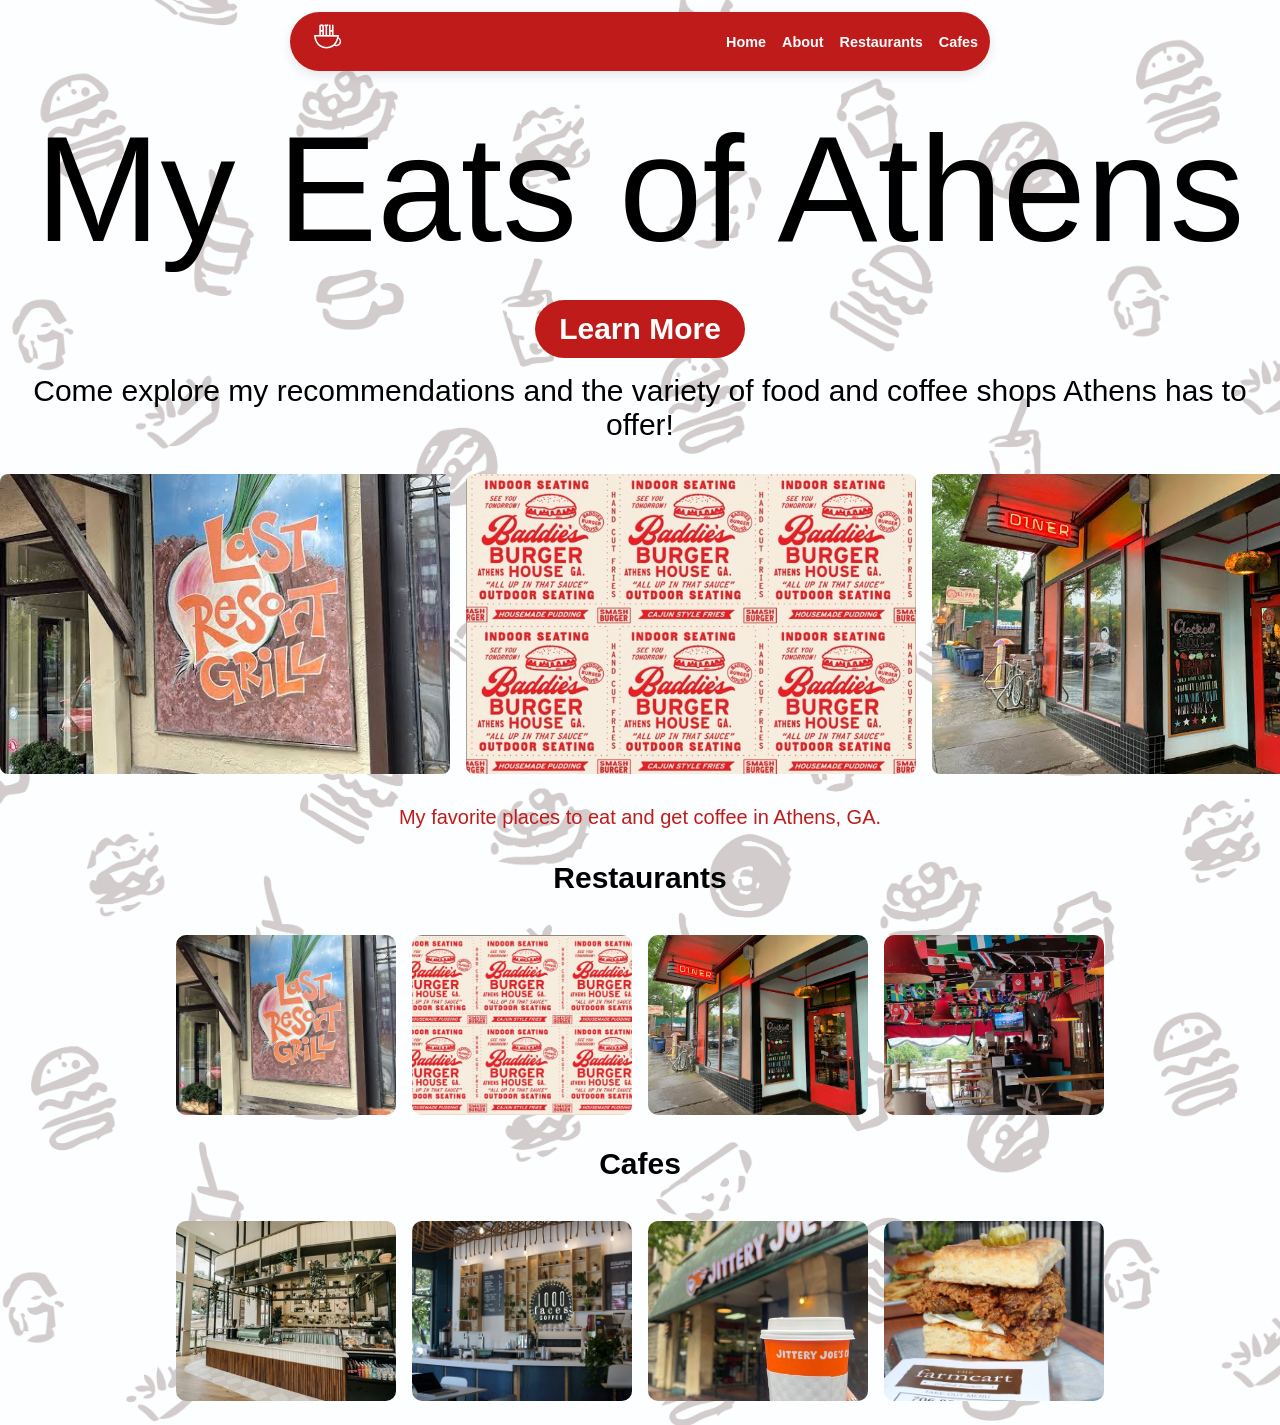
==== commit 5022bb53: "Final" ====
--- a/index.html
+++ b/index.html
@@ -10,27 +10,27 @@
     <title>My Eats of Athens</title>
     <link rel="stylesheet" href="https://use.typekit.net/dfp2uce.css">
     <link rel="stylesheet" href="style.css">
-    <link rel="icon" type="image/x-icon" href="./favicon.ico">
+    <link rel="icon" type="image/x-icon" href="./logo.svg">
 </head>
 <body>
-    <nav id="navbar" role="banner">
-        <div class="nav-inner">
-            <img class="logo" src="" alt="logo">
-            <ul>
-                <li><a href="./index.html">Home</a></li>
-                <li><a href="./about.html">About</a></li>
-                <li><a href="./restaurants.html">Restaurants</a></li>
-                <li><a href="./cafes.html">Cafes</a></li>
-            </ul>
-        </div>
-    </nav>
-
-    <header id="header" class="big">
-        <h1 class="page-title">My Eats of Athens</h1>
-        <link rel=”stylesheet” href=”https://use.typekit.net/dfp2uce.css”>
-        <a class="button-link" href="./about.html">Learn More</a>
-    </header>
-
+<nav id="navbar" role="banner">
+    <div class="nav-inner">
+        <a href="index.html" aria-label="Home">
+            <img src="logowhite.svg" alt="Logo">
+        </a>
+        <ul>
+            <li><a href="index.html">Home</a></li>
+            <li><a href="about.html">About</a></li>
+            <li><a href="restaurants.html">Restaurants</a></li>
+            <li><a href="cafes.html">Cafes</a></li>
+        </ul>
+    </div>
+</nav>
+<header id="header" class="big">
+    <h1 class="page-title">My Eats of Athens</h1>
+    <link rel=”stylesheet” href=”https://use.typekit.net/dfp2uce.css”>
+    <a class="button-link" href="./about.html">Learn More</a>
+</header>
     <p class="hero-text">Come explore my recommendations and the variety of food and coffee shops Athens has to offer!</p>
     <link rel=”stylesheet” href=”https://use.typekit.net/dfp2uce.css”>
     <section class="carousel-section">
--- a/style.css
+++ b/style.css
@@ -20,6 +20,12 @@
 }
 body {
     background-color: white;
+    background-image: url("background5.jpg");
+    background-size: cover;
+    background-position: center;
+    background-repeat: no-repeat;
+    min-height: 100vh;
+    margin: 0;
     font-family: Helvetica, sans-serif;
     margin: 0;
 }
@@ -99,6 +105,7 @@
     border-radius: 999px;
     box-shadow: 0 4px 12px rgba(0, 0, 0, 0.1);
     padding: 0.35rem 0.75rem;
+    box-sizing: border-box;
 }
 .image-row {
     width: 1000px;
@@ -118,18 +125,20 @@
     flex-shrink: 0;
 }
 .nav-inner {
+    font-family: "source-sans-3-variable", sans-serif;
     display: flex;
     flex-direction: row;
     align-items: center;
     justify-content: space-between;
     gap: 1rem;
 }
-
 #navbar img {
-    height: 32px;
-    width: 32px;
+    display: block;
+    width: 48px;
+    height: 48px;
     object-fit: cover;
     border-radius: 50%;
+    flex-shrink: 0;
 }
 #navbar ul {
     display: flex;
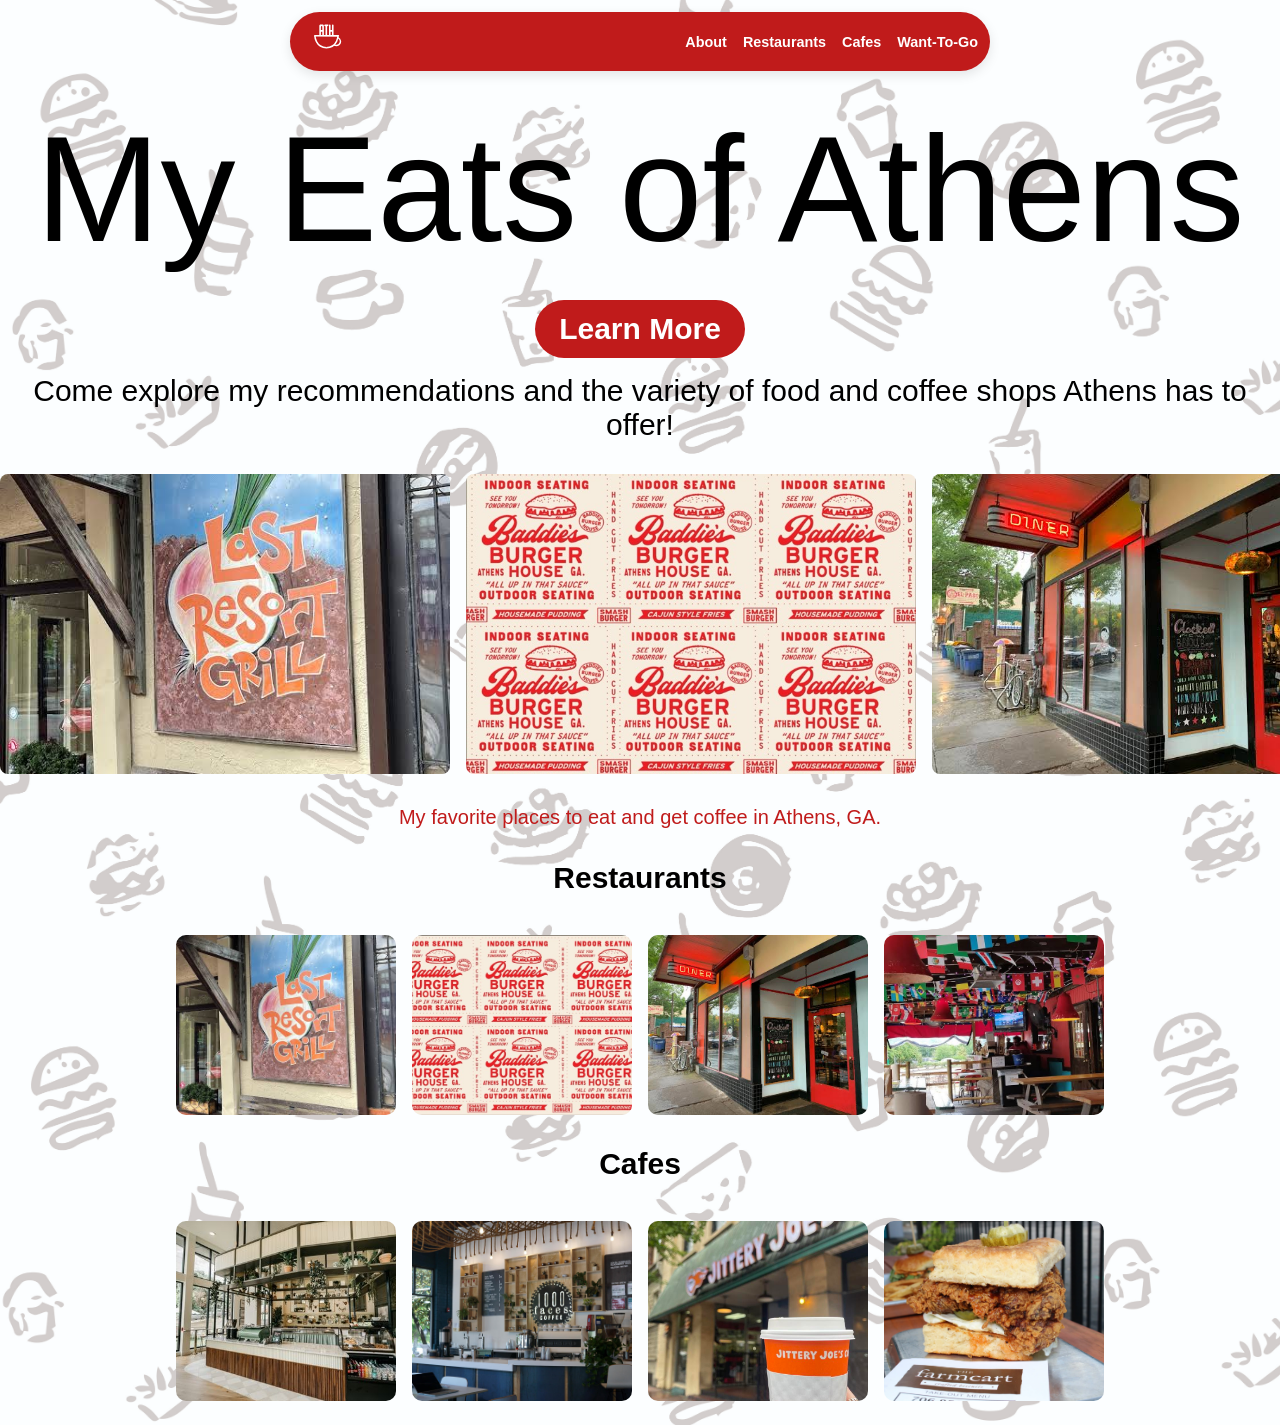
==== commit 632f271e: "dropdown" ====
--- a/index.html
+++ b/index.html
@@ -19,10 +19,10 @@
             <img src="logowhite.svg" alt="Logo">
         </a>
         <ul>
-            <li><a href="index.html">Home</a></li>
             <li><a href="about.html">About</a></li>
             <li><a href="restaurants.html">Restaurants</a></li>
             <li><a href="cafes.html">Cafes</a></li>
+            <li><a href="want_to_go.html">Want-To-Go</a></li>
         </ul>
     </div>
 </nav>
--- a/style.css
+++ b/style.css
@@ -20,7 +20,7 @@
 }
 body {
     background-color: white;
-    background-image: url("background5.jpg");
+    background-image: url("background5 2.jpg");
     background-size: cover;
     background-position: center;
     background-repeat: no-repeat;
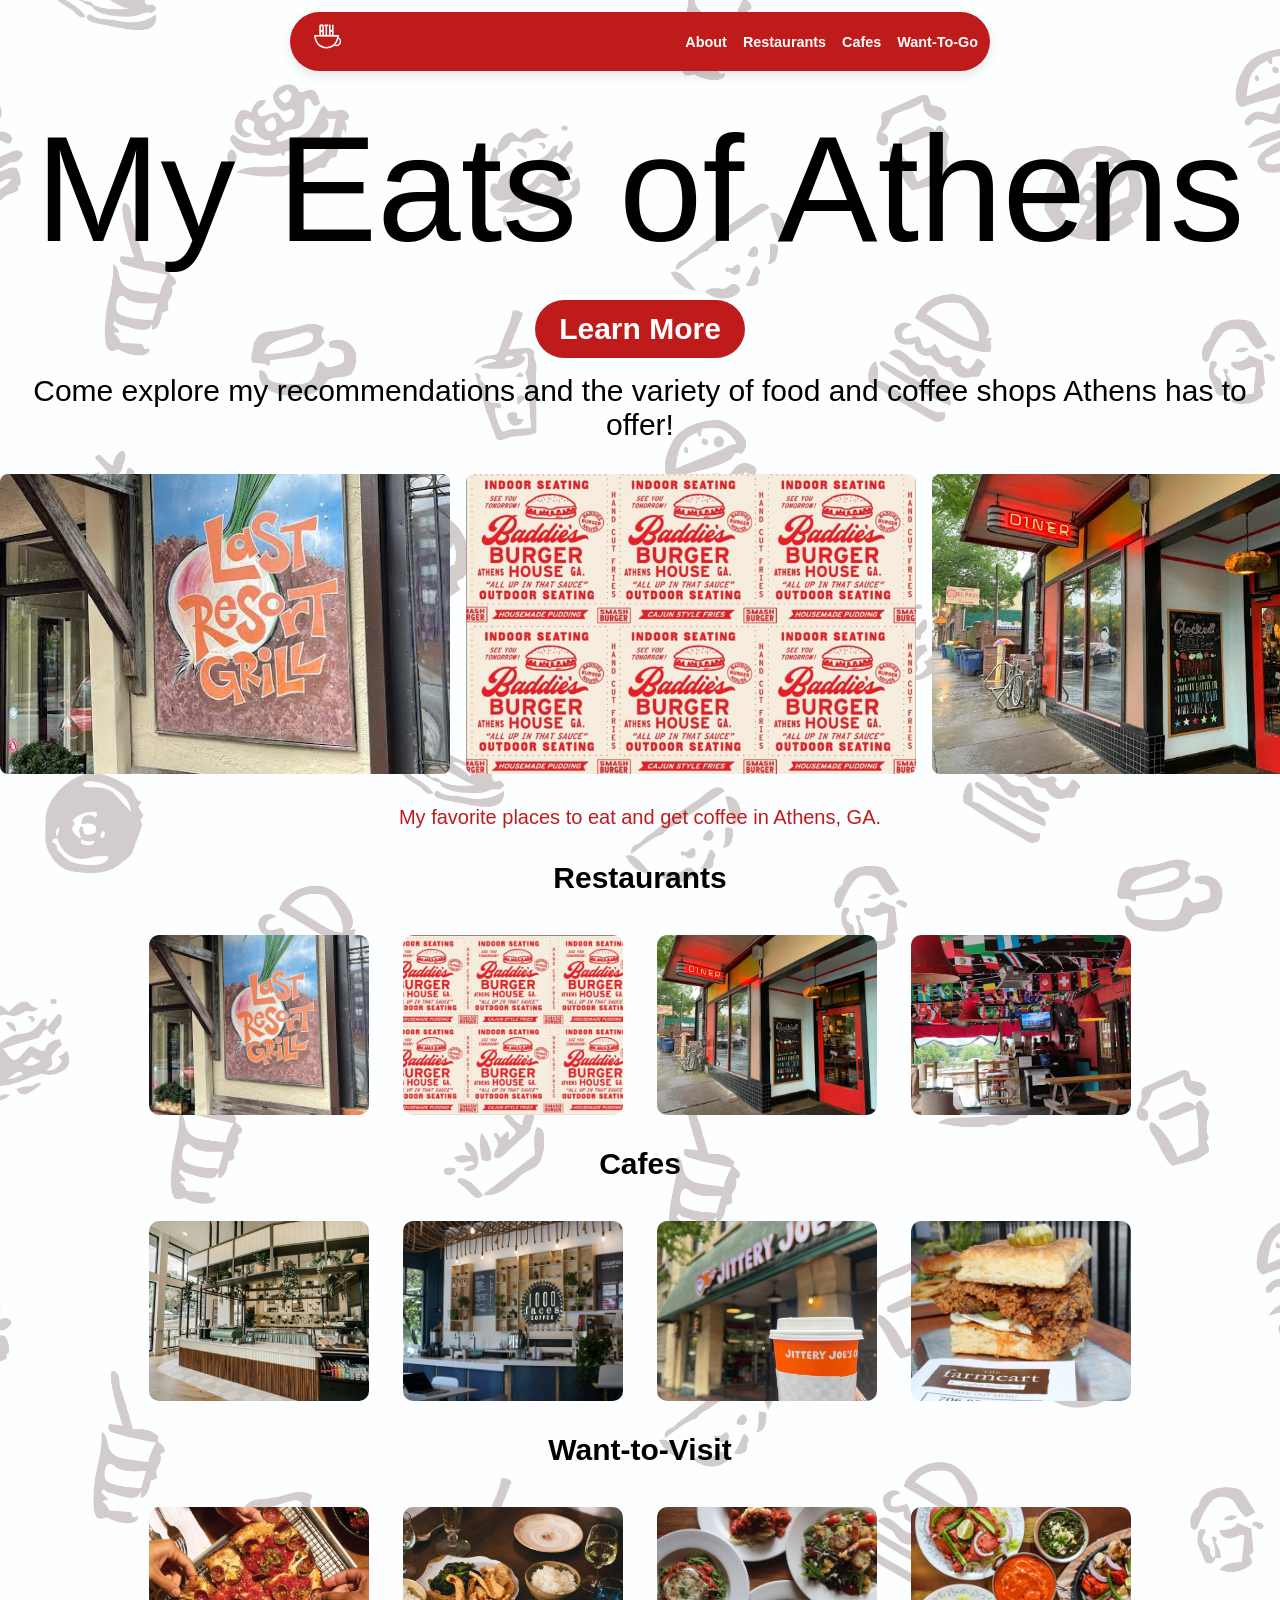
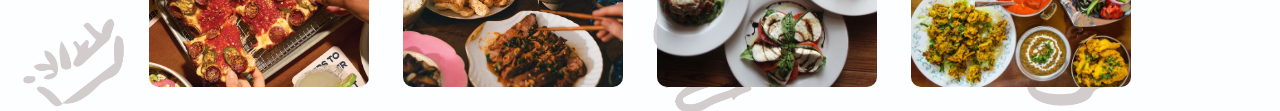
==== commit f1684129: "edit to want" ====
--- a/index.html
+++ b/index.html
@@ -28,11 +28,9 @@
 </nav>
 <header id="header" class="big">
     <h1 class="page-title">My Eats of Athens</h1>
-    <link rel=”stylesheet” href=”https://use.typekit.net/dfp2uce.css”>
     <a class="button-link" href="./about.html">Learn More</a>
 </header>
     <p class="hero-text">Come explore my recommendations and the variety of food and coffee shops Athens has to offer!</p>
-    <link rel=”stylesheet” href=”https://use.typekit.net/dfp2uce.css”>
     <section class="carousel-section">
         <img-carousel-section aria-label="Featured restaurants">
             <div class="carousel-track">
@@ -48,14 +46,14 @@
                 </div>
 
                 <div class="carousel-group" aria-hidden="true">
-                    <img src="last_resort.jpg" alt="">
-                    <img src="baddies Medium.jpeg" alt="">
-                    <img src="Clocked.jpeg" alt="">
-                    <img src="cali_n_tito.jpg" alt="">
-                    <img src="the farm cart.jpg" alt="">
-                    <img src="daydreamer.jpg" alt="">
-                    <img src="1000_faces.jpg" alt="">
-                    <img src="Jittery_Joes.jpg" alt="">
+                    <img src="last_resort.jpg" alt="" loading="lazy" decoding="async">
+                    <img src="baddies Medium.jpeg" alt="" loading="lazy" decoding="async">
+                    <img src="Clocked.jpeg" alt="" loading="lazy" decoding="async">
+                    <img src="cali_n_tito.jpg" alt="" loading="lazy" decoding="async">
+                    <img src="the farm cart.jpg" alt="" loading="lazy" decoding="async">
+                    <img src="daydreamer.jpg" alt="" loading="lazy" decoding="async">
+                    <img src="1000_faces.jpg" alt="" loading="lazy" decoding="async">
+                    <img src="Jittery_Joes.jpg" alt="" loading="lazy" decoding="async">
                 </div>
             </div>
         </img-carousel-section>
@@ -73,10 +71,10 @@
             </a>
             
             <div class="image-row">
-                <img src="last_resort.jpg" alt="Last Resort Grill">
-                <img src="baddies Medium.jpeg" alt="Baddies Burgers">
-                <img src="Clocked.jpeg" alt="Clocked Burgers">
-                <img src="cali_n_tito.jpg" alt="Cali n Tito's">
+                <img src="last_resort.jpg" alt="Last Resort Grill" loading="lazy" decoding="async">
+                <img src="baddies Medium.jpeg" alt="Baddies Burgers" loading="lazy" decoding="async">
+                <img src="Clocked.jpeg" alt="Clocked Burgers" loading="lazy" decoding="async">
+                <img src="cali_n_tito.jpg" alt="Cali n Tito's" loading="lazy" decoding="async">
             </div>
         </div>
     </div>
@@ -89,10 +87,25 @@
             </a>
 
             <div class="image-row">
-                <img src="daydreamer.jpg" alt="Daydreamer Coffee">
-                <img src="1000_faces.jpg" alt="1000 Faces Coffee">
-                <img src="Jittery_Joes.jpg" alt="Jittery Joe's Coffee">
-                <img src="the_farm_cart.jpg" alt="The Farm Cart">
+                <img src="daydreamer.jpg" alt="Daydreamer Coffee" loading="lazy" decoding="async">
+                <img src="1000_faces.jpg" alt="1000 Faces Coffee" loading="lazy" decoding="async">
+                <img src="Jittery_Joes.jpg" alt="Jittery Joe's Coffee" loading="lazy" decoding="async">
+                <img src="the_farm_cart.jpg" alt="The Farm Cart" loading="lazy" decoding="async">
+            </div>
+        </div>
+    </div>
+     <div class="sidebar">
+        <div class="link-row">
+            
+            <a class="section-link" href="./want_to_go.html">
+                <h3>Want-to-Visit</h3>
+            </a>
+
+            <div class="image-row">
+                <img src="assets/emmy squared pizza.png" alt="Emmy Squared Pizza" loading="lazy" decoding="async">
+                <img src="assets/puma yus.jpg" alt="Puma Yus" loading="lazy" decoding="async">
+                <img src="assets/depalmas.jpg" alt="Depalmas" loading="lazy" decoding="async">
+                <img src="assets/taste of india.jpeg" alt="Taste of India" loading="lazy" decoding="async">
             </div>
         </div>
     </div>
--- a/style.css
+++ b/style.css
@@ -40,7 +40,7 @@
 }
 h1 {
     margin-top: 0;
-    font-family: “komu-new-f”, sans-serif;
+    font-family: "komu-new-f", sans-serif;
     font-weight: 400;
     font-style: normal;
 }
@@ -107,23 +107,6 @@
     padding: 0.35rem 0.75rem;
     box-sizing: border-box;
 }
-.image-row {
-    width: 1000px;
-    max-width: 100%;
-    display: flex;
-    gap: 1rem;
-    flex-wrap: nowrap;   /* keep all images in one row */
-    width: max-content;  /* grows with the number of images */
-    overflow-x: scroll;   /* lets it scroll if it gets too wide */
-    margin: 0 auto;
-}
-.image-row img {
-    width: 220px;
-    height: 180px;
-    object-fit: cover;
-    border-radius: 10px;
-    flex-shrink: 0;
-}
 .nav-inner {
     font-family: "source-sans-3-variable", sans-serif;
     display: flex;
@@ -233,19 +216,38 @@
     justify-content: center;
     gap: 1rem;
     flex-wrap: wrap;
-}
-
+    width: min(100%, 1000px);
+    margin: 0 auto;
+}
+
+.image-row img {
+    width: 1000px;
+    max-width: 100%;
+    display: flex;
+    gap: 1rem;
+    flex-wrap: nowrap;
+    width: max-content;
+    overflow-x: scroll;
+    margin: 0 auto;
+}
 .image-row img {
     width: 220px;
     height: 180px;
     object-fit: cover;
-    display: block;
     border-radius: 10px;
+    flex-shrink: 0;
+}
+.nav-inner {
+    font-family: "source-sans-3-variable", sans-serif;
+    display: flex;
+    flex-direction: row;
+    align-items: center;
+    justify-content: space-between;
+    gap: 1rem;
 }
 
 img-carousel-section {
     display: block;
-    width: 100%;
     overflow: hidden;
     margin: 2rem 0;
 }
